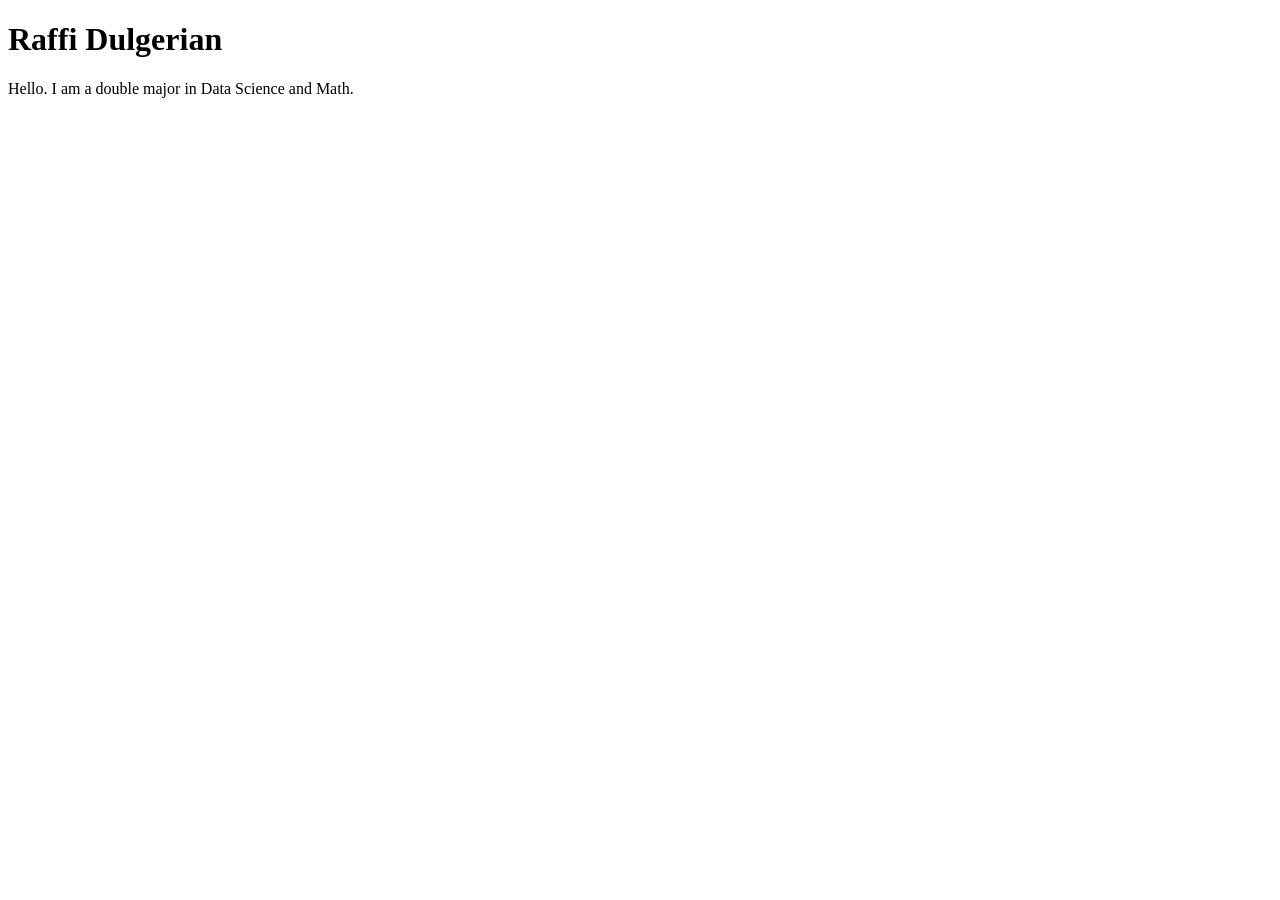
==== index.html @ 715a9376 "Create index.html" ====
<!DOCTYPE html>
<html lang="en">
<head>
    <meta charset="UTF-8">
    <meta name="viewport" content="width=device-width, initial-scale=1.0">
    <title>Raffi Dulgerian: Personal site and portfolio</title>
</head>
<body>

    <h1>Raffi Dulgerian</h1>
    <p>Hello. I am a double major in Data Science and Math.</p>
    
</body>
</html>
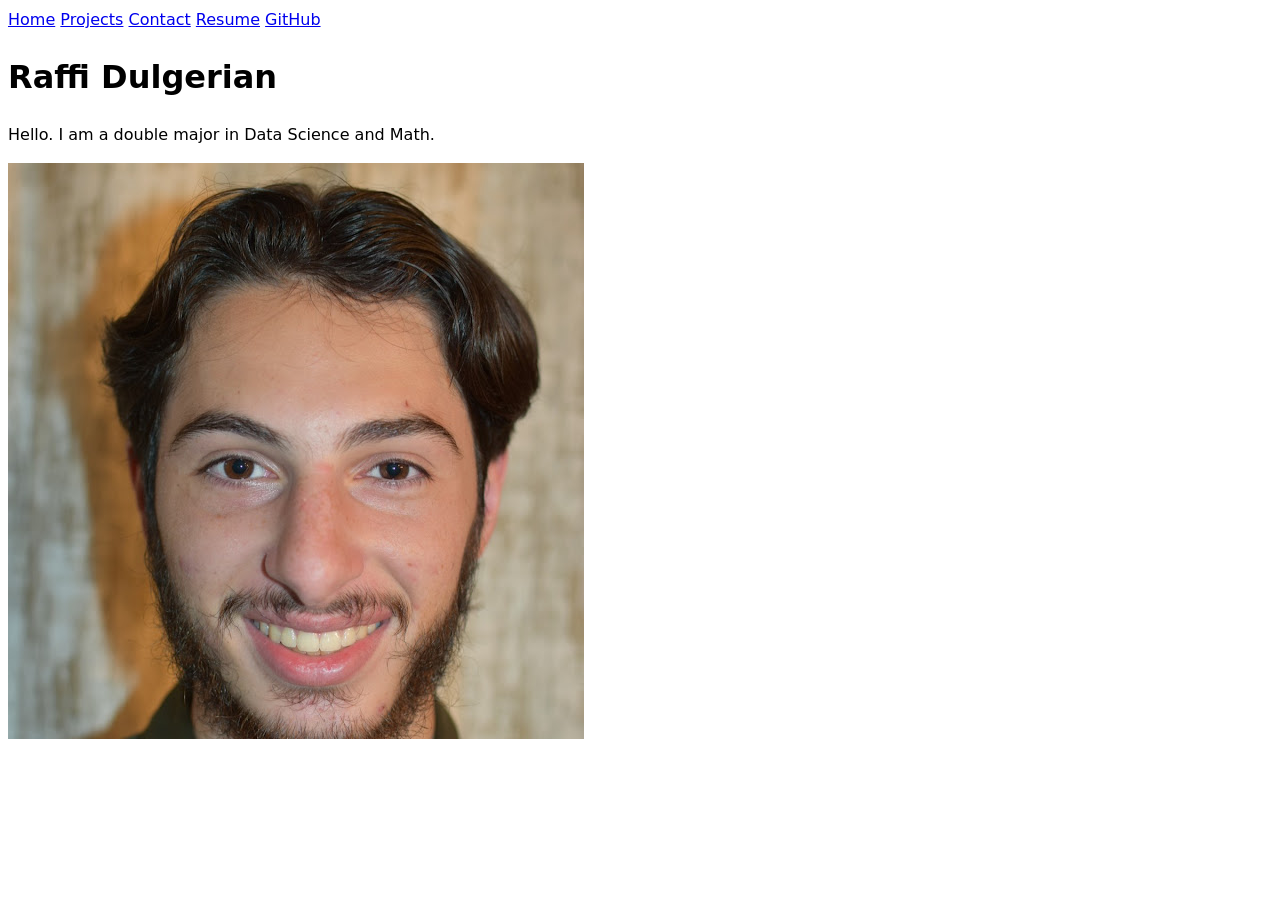
==== commit 9c81ffa4: "Added features" ====
--- a/index.html
+++ b/index.html
@@ -3,12 +3,19 @@
 <head>
     <meta charset="UTF-8">
     <meta name="viewport" content="width=device-width, initial-scale=1.0">
+    <link rel="stylesheet" href="style.css">
     <title>Raffi Dulgerian: Personal site and portfolio</title>
 </head>
 <body>
-
+    <nav>
+      <a href="index.html">Home</a>
+      <a href="projects/index.html">Projects</a>
+      <a href="contact/index.html">Contact</a>
+      <a href="resume/index.html">Resume</a>
+      <a href="https://github.com/raffid2005" target="_blank">GitHub</a>
+    </nav>
     <h1>Raffi Dulgerian</h1>
     <p>Hello. I am a double major in Data Science and Math.</p>
-    
+    <img src="images/headshot.jpg" alt="A headshot of me.">
 </body>
 </html>
--- a/style.css
+++ b/style.css
@@ -0,0 +1,6 @@
+body {
+  /* Set line height to 1.5 times the font size
+	   and use the OS’s UI font as the website font
+	 */
+  font: 100%/1.5 system-ui;
+}
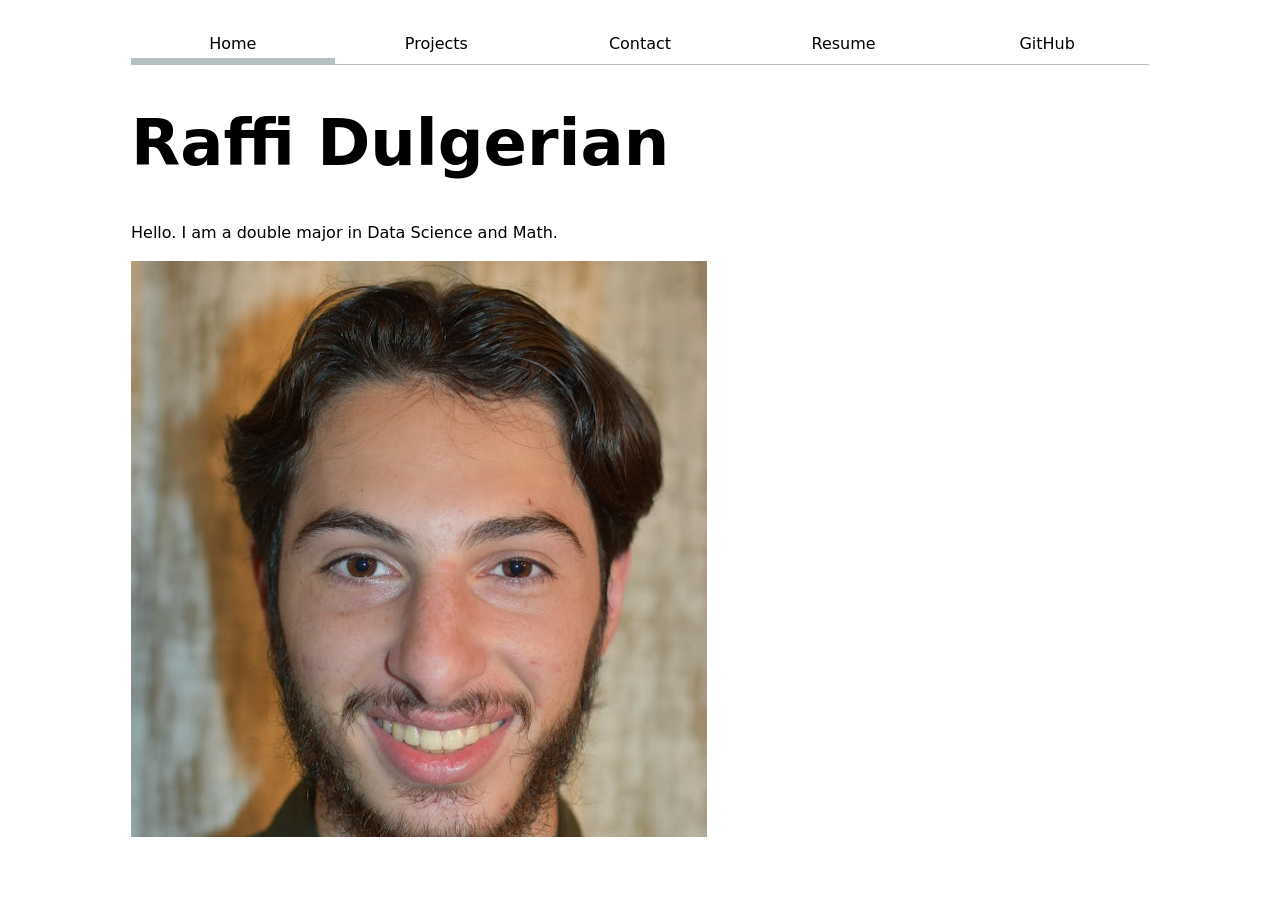
==== commit fde837b1: "Updated with CSS" ====
--- a/index.html
+++ b/index.html
@@ -8,7 +8,7 @@
 </head>
 <body>
     <nav>
-      <a href="index.html">Home</a>
+      <a class="current" href="index.html">Home</a>
       <a href="projects/index.html">Projects</a>
       <a href="contact/index.html">Contact</a>
       <a href="resume/index.html">Resume</a>
--- a/style.css
+++ b/style.css
@@ -3,4 +3,103 @@
 	   and use the OS’s UI font as the website font
 	 */
   font: 100%/1.5 system-ui;
+  max-width: 100ch;
+  margin-inline: auto;
+  padding: 1rem;
+}
+
+nav {
+  display: flex;
+  border-bottom: 1px solid oklch(80% 3% 200);
+  margin-bottom: 1em;
+}
+
+nav a {
+  flex: 1;
+  text-decoration: none;
+  color: inherit;
+  text-align: center;
+  padding: 0.5em;
+}
+
+nav a.current {
+  border-bottom: 0.4em solid oklch(80% 3% 200);
+  padding-bottom: 0.1em;
+}
+
+input, textarea, button {
+  font: inherit;
+}
+
+form {
+  display: grid;
+  grid-template-columns: auto 1fr;
+  gap: 1em;
+}
+
+form label {
+  display: grid;
+  grid-template-columns: subgrid;
+  grid-column: 1 / -1;
+}
+
+form button {
+  grid-column: 1 / -1;
+}
+
+h1, h2, h3, h4, h5, h6 {
+  line-height: 1.1;
+  text-wrap: balance;
+}
+
+h1 {
+  font-size: 400%;
+}
+
+.projects {
+  display: grid;
+  grid-template-columns: repeat(auto-fill, minmax(15em, 1fr));
+  gap: 1em;
+}
+
+.projects article {
+  display: grid;
+  grid-template-rows: subgrid;
+  grid-row: span 3;
+}
+
+.projects article h2 {
+  margin: 0;
+}
+
+
+section {
+  margin-bottom: 2em;
+  padding-bottom: 1em;
+  border-bottom: 1px solid oklch(80% 3% 200);
+}
+
+section h2 {
+  color: oklch(50% 20% 250);
+  font-size: 150%;
+  margin-bottom: 0.5em;
+}
+
+article header {
+  display: flex;
+  justify-content: space-between;
+  align-items: baseline;
+}
+
+article h3 {
+  margin: 0;
+}
+
+article p time {
+  color: oklch(50% 5% 200);
+  font-size: 90%;
+}
+
+article ul {
+  margin-top: 0.5em;
 }
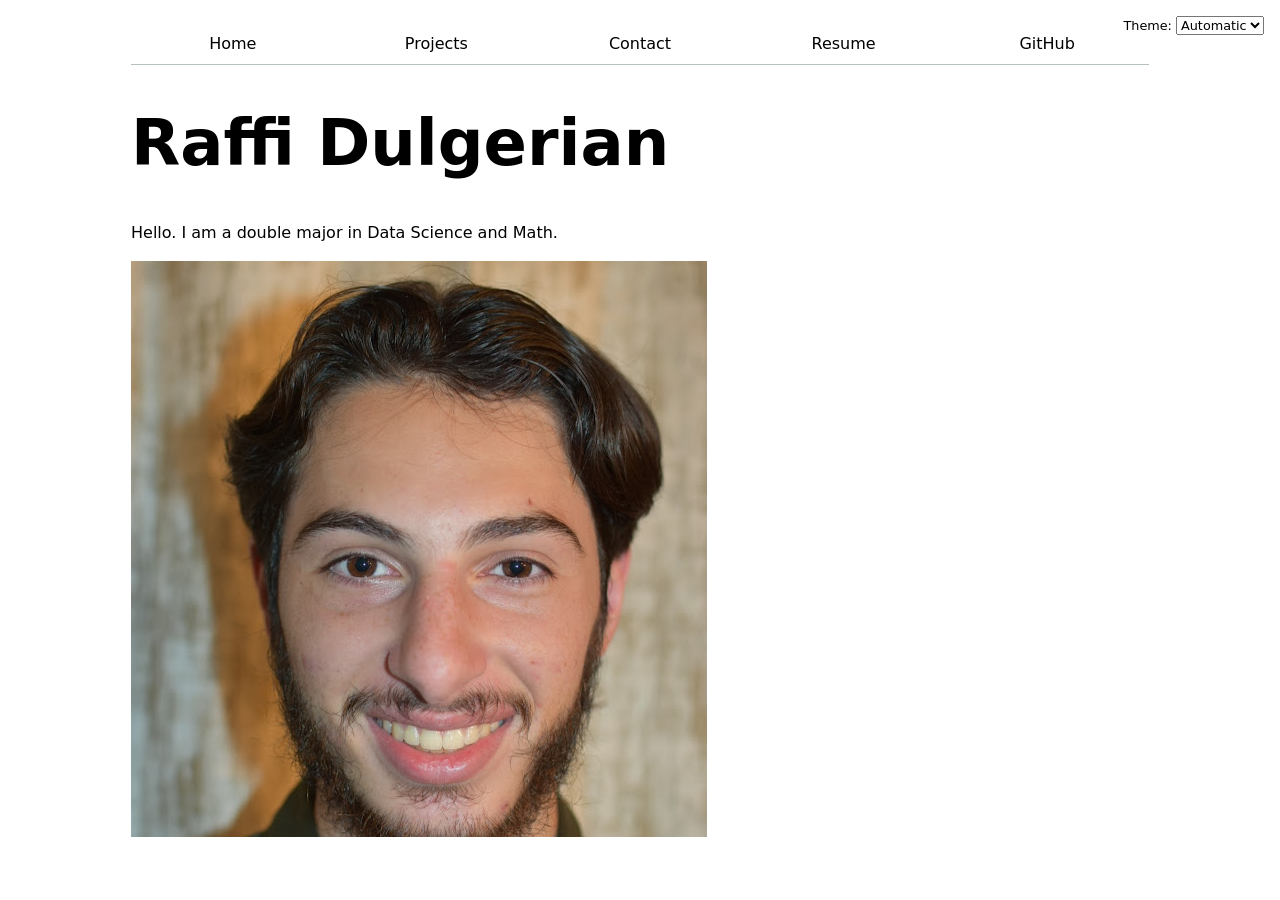
==== commit 2ffe06a6: "javascript update" ====
--- a/index.html
+++ b/index.html
@@ -4,16 +4,11 @@
     <meta charset="UTF-8">
     <meta name="viewport" content="width=device-width, initial-scale=1.0">
     <link rel="stylesheet" href="style.css">
+    <script type="module" src="global.js"></script>
     <title>Raffi Dulgerian: Personal site and portfolio</title>
 </head>
 <body>
-    <nav>
-      <a class="current" href="index.html">Home</a>
-      <a href="projects/index.html">Projects</a>
-      <a href="contact/index.html">Contact</a>
-      <a href="resume/index.html">Resume</a>
-      <a href="https://github.com/raffid2005" target="_blank">GitHub</a>
-    </nav>
+   
     <h1>Raffi Dulgerian</h1>
     <p>Hello. I am a double major in Data Science and Math.</p>
     <img src="images/headshot.jpg" alt="A headshot of me.">
--- a/style.css
+++ b/style.css
@@ -102,4 +102,24 @@
 
 article ul {
   margin-top: 0.5em;
+}
+
+
+html {
+  color-scheme: light dark;
+}
+
+nav {
+  --border-color: oklch(50% 10% 200 / 40%);
+}
+
+label.color-scheme {
+  position: absolute;
+  top: 1rem;
+  right: 1rem;
+  font-size: 80%;
+}
+
+input, textarea, button, select {
+  font: inherit;
 }
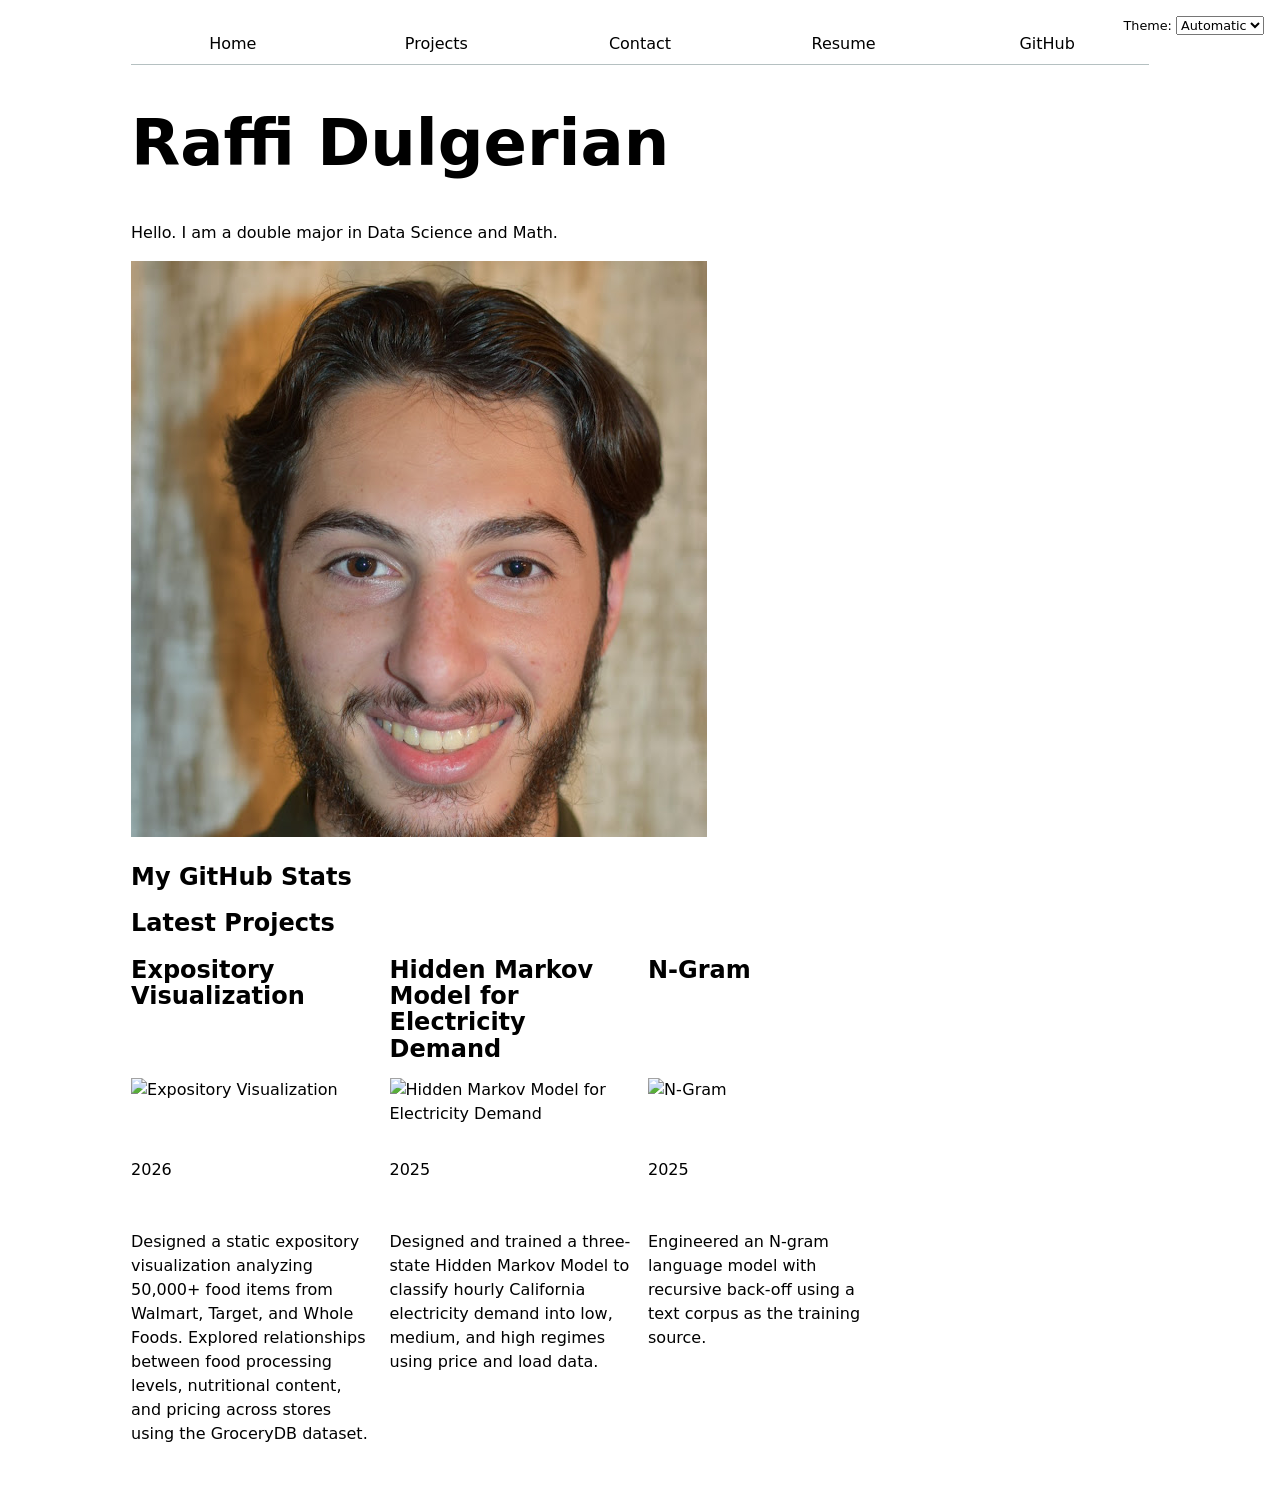
==== commit 90576ace: "Lab 4" ====
--- a/index.html
+++ b/index.html
@@ -4,7 +4,7 @@
     <meta charset="UTF-8">
     <meta name="viewport" content="width=device-width, initial-scale=1.0">
     <link rel="stylesheet" href="style.css">
-    <script type="module" src="global.js"></script>
+    <script src="index.js" type="module"></script>
     <title>Raffi Dulgerian: Personal site and portfolio</title>
 </head>
 <body>
@@ -12,5 +12,13 @@
     <h1>Raffi Dulgerian</h1>
     <p>Hello. I am a double major in Data Science and Math.</p>
     <img src="images/headshot.jpg" alt="A headshot of me.">
+
+    <div id="profile-stats">
+    <h2>My GitHub Stats</h2>
+    </div>
+
+    <h2>Latest Projects</h2>
+    <div class="projects"></div>
+
 </body>
 </html>
--- a/style.css
+++ b/style.css
@@ -65,7 +65,7 @@
 .projects article {
   display: grid;
   grid-template-rows: subgrid;
-  grid-row: span 3;
+  grid-row: span 4;
 }
 
 .projects article h2 {
@@ -122,4 +122,20 @@
 
 input, textarea, button, select {
   font: inherit;
+}
+
+#profile-stats dl {
+  display: grid;
+  grid-template-columns: repeat(4, 1fr);
+}
+
+#profile-stats dt {
+  grid-row: 1;
+  font-weight: bold;
+}
+
+#profile-stats dd {
+  grid-row: 2;
+  margin: 0;
+  font-size: 150%;
 }
